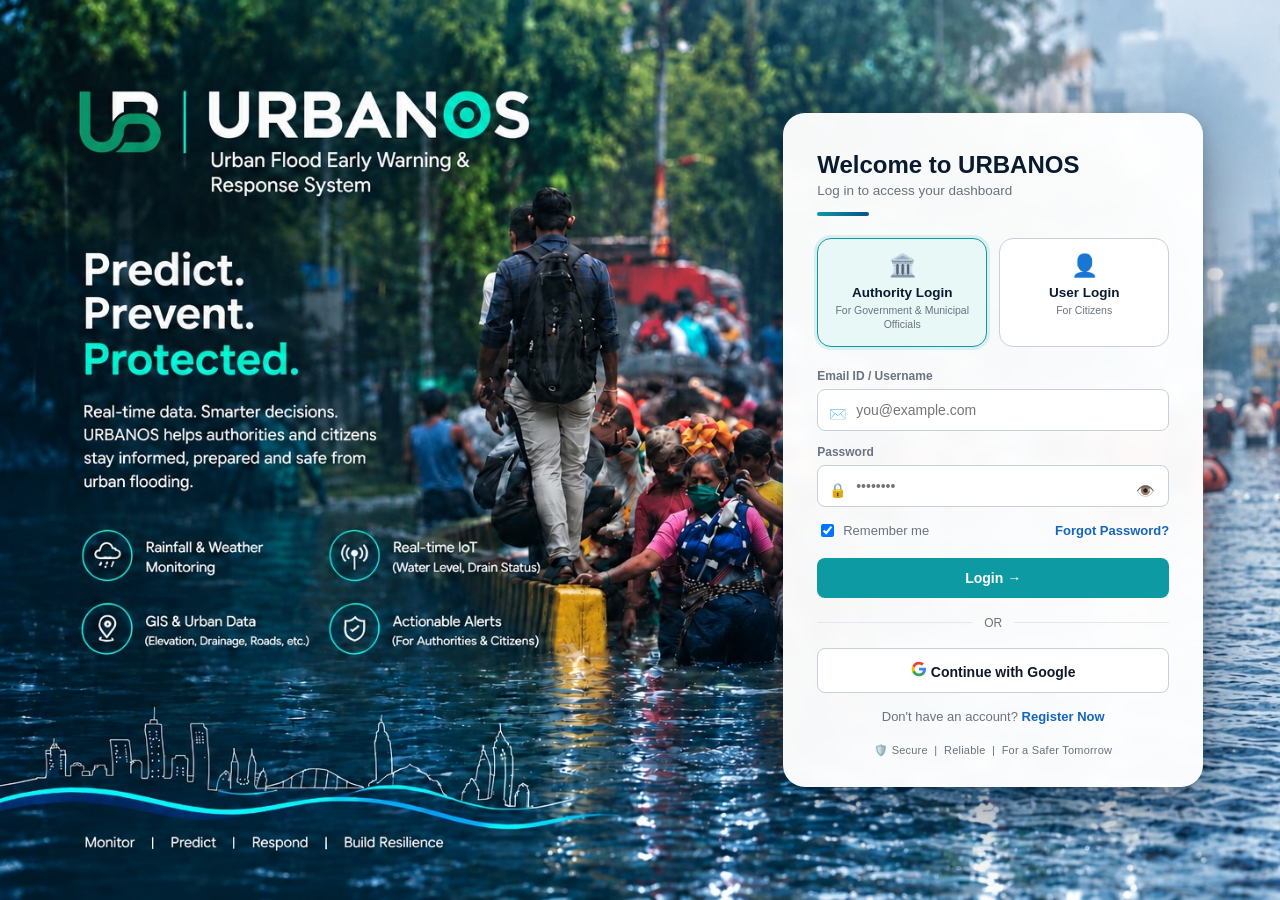
==== frontend/index.html @ 45c1f830 "Initial URBANOS project" ====
<!DOCTYPE html>
<html lang="en">
<head>
<meta charset="UTF-8" />
<meta name="viewport" content="width=device-width, initial-scale=1.0" />
<title>URBANOS — Urban Flood Early Warning &amp; Response System</title>
<link rel="stylesheet" href="css/tokens.css" />
<link rel="stylesheet" href="css/components.css" />
<link rel="stylesheet" href="css/login.css" />
</head>
<body>

<div class="login-shell">

  <div class="login-bg" aria-hidden="true">
    <img class="login-bg-img" src="assets/login-bg.jpg" alt="" />
  </div>
  <h1 class="sr-only">URBANOS — Urban Flood Early Warning &amp; Response System. Predict. Prevent. Protected.</h1>

  <div class="login-right">
    <div class="login-form-wrap">
      <div class="login-form-head">
        <h2>Welcome to URBANOS</h2>
        <p class="text-muted">Log in to access your dashboard</p>
        <div class="head-underline"></div>
      </div>

      <div class="role-toggle" role="tablist">
        <button class="role-card" data-role="authority" id="tab-authority" role="tab" aria-selected="true">
          <span class="role-icon">🏛️</span>
          <strong>Authority Login</strong>
          <span class="role-sub">For Government &amp; Municipal Officials</span>
        </button>
        <button class="role-card" data-role="citizen" id="tab-citizen" role="tab" aria-selected="false">
          <span class="role-icon">👤</span>
          <strong>User Login</strong>
          <span class="role-sub">For Citizens</span>
        </button>
      </div>

      <form id="login-form">
        <div class="field input-icon-field">
          <label for="email">Email ID / Username</label>
          <span class="field-icon">✉️</span>
          <input class="input" id="email" type="text" placeholder="you@example.com" autocomplete="username" />
        </div>
        <div class="field input-icon-field">
          <label for="password">Password</label>
          <span class="field-icon">🔒</span>
          <input class="input" id="password" type="password" placeholder="••••••••" autocomplete="current-password" />
          <button type="button" class="field-eye" id="toggle-password" aria-label="Show password">👁️</button>
        </div>

        <div class="flex justify-between items-center" style="margin-bottom:18px;">
          <label class="text-sm text-muted flex items-center gap-6" style="cursor:pointer;">
            <input type="checkbox" id="remember" checked /> Remember me
          </label>
          <a href="#" class="text-sm" id="forgot-link" style="color:var(--blue-600); font-weight:700;">Forgot Password?</a>
        </div>

        <button type="submit" class="btn btn-primary btn-block" id="login-btn">Login →</button>
      </form>

      <div class="or-divider"><span>OR</span></div>

      <button class="btn btn-outline btn-block" id="google-btn">
        <svg width="16" height="16" viewBox="0 0 24 24"><path fill="#4285F4" d="M22.56 12.25c0-.78-.07-1.53-.2-2.25H12v4.26h5.92c-.26 1.37-1.04 2.53-2.21 3.31v2.77h3.57c2.08-1.92 3.28-4.74 3.28-8.09z"/><path fill="#34A853" d="M12 23c2.97 0 5.46-.98 7.28-2.66l-3.57-2.77c-.98.66-2.23 1.06-3.71 1.06-2.86 0-5.29-1.93-6.16-4.53H2.18v2.84C3.99 20.53 7.7 23 12 23z"/><path fill="#FBBC05" d="M5.84 14.09c-.22-.66-.35-1.36-.35-2.09s.13-1.43.35-2.09V7.07H2.18C1.43 8.55 1 10.22 1 12s.43 3.45 1.18 4.93l2.85-2.22.81-.62z"/><path fill="#EA4335" d="M12 5.38c1.62 0 3.06.56 4.21 1.64l3.15-3.15C17.45 2.09 14.97 1 12 1 7.7 1 3.99 3.47 2.18 7.07l3.66 2.84c.87-2.6 3.3-4.53 6.16-4.53z"/></svg>
        Continue with Google
      </button>

      <p class="register-line">Don't have an account? <a href="#" id="register-link">Register Now</a></p>

      <p class="secure-footer">🛡️ Secure &nbsp;|&nbsp; Reliable &nbsp;|&nbsp; For a Safer Tomorrow</p>
    </div>
  </div>
</div>

<div id="toast-root"></div>

<script src="js/api.js"></script>
<script src="js/data.js"></script>
<script src="js/locations.js"></script>
<script src="js/ui-common.js"></script>
<script src="js/auth.js"></script>
</body>
</html>
---- frontend/css/tokens.css ----
/* ============ URBANOS DESIGN TOKENS ============ */
:root{
  --navy-900:#0a1a2f;
  --navy-800:#0d2340;
  --teal-500:#0e9aa3;
  --teal-400:#14b8ae;
  --blue-600:#1565c0;
  --blue-700:#0b4f8a;
  --blue-50:#e7f1fc;

  --risk-low:#2e9e5b;
  --risk-medium:#e0a712;
  --risk-high:#e8722c;
  --risk-critical:#c62828;

  --bg-app:#f4f7fb;
  --card-bg:#ffffff;
  --border:#e3e8ef;
  --border-strong:#c7d0dc;

  --text-main:#111827;
  --text-muted:#6b7280;

  --radius-sm:8px;
  --radius-md:14px;
  --radius-lg:22px;

  --shadow-card:0 2px 10px rgba(16,24,40,0.06);
  --shadow-modal:0 20px 60px rgba(10,26,47,0.35);

  font-family:-apple-system,BlinkMacSystemFont,"Segoe UI",Roboto,Helvetica,Arial,sans-serif;
}

*{box-sizing:border-box;}
html,body{margin:0;padding:0;background:var(--bg-app);color:var(--text-main);}
img{max-width:100%;}
a{text-decoration:none;}
button{font-family:inherit;cursor:pointer;}
input,select{font-family:inherit;}

.hidden{display:none !important;}
.flex{display:flex;}
.items-center{align-items:center;}
.items-start{align-items:flex-start;}
.justify-between{justify-content:space-between;}
.gap-6{gap:6px;}
.gap-8{gap:8px;}
.text-sm{font-size:13px;}
.text-muted{color:var(--text-muted);}
---- frontend/css/components.css ----
/* ============ SHARED COMPONENTS ============ */

.btn{
  border:none;border-radius:var(--radius-sm);padding:12px 18px;
  font-weight:700;font-size:14px;transition:transform .12s ease, box-shadow .12s ease;
}
.btn-block{width:100%;}
.btn-sm{padding:8px 12px;font-size:13px;}
.btn-primary{background:var(--teal-500);color:#fff;}
.btn-primary:hover{background:var(--teal-400);}
.btn-outline{background:#fff;border:1px solid var(--border-strong);color:var(--text-main);}
.btn-outline:hover{background:#f7f9fc;}
.btn-danger{background:var(--risk-critical);color:#fff;}
.icon-btn{
  background:none;border:none;font-size:18px;padding:6px;border-radius:8px;
}
.icon-btn:hover{background:rgba(0,0,0,0.05);}
.link-btn{background:none;border:none;color:var(--blue-600);font-weight:700;font-size:13px;}

.input{
  width:100%;padding:12px 14px;border:1px solid var(--border-strong);
  border-radius:var(--radius-sm);font-size:14px;background:#fff;color:var(--text-main);
  outline:none;
}
.input:focus{border-color:var(--teal-500);box-shadow:0 0 0 3px rgba(14,154,163,0.15);}
.field{margin-bottom:14px;}
.field label{display:block;font-size:12px;font-weight:700;color:var(--text-muted);margin-bottom:6px;}

.card{background:var(--card-bg);border:1px solid var(--border);border-radius:var(--radius-md);box-shadow:var(--shadow-card);}
.card-pad{padding:16px;}

.badge{display:inline-block;padding:3px 10px;border-radius:20px;font-size:11px;font-weight:800;}
.badge-neutral{background:#eef1f6;color:#4b5563;}
.badge-low{background:#e6f6ec;color:var(--risk-low);}
.badge-medium{background:#fff6e0;color:var(--risk-medium);}
.badge-high{background:#fdece0;color:var(--risk-high);}
.badge-critical{background:#fde8e8;color:var(--risk-critical);}

.dot{display:inline-block;width:8px;height:8px;border-radius:50%;margin-right:4px;}
.dot-live{background:var(--risk-low);animation:pulse 1.4s infinite;}
.dot-low{background:var(--risk-low);}
.dot-medium{background:var(--risk-medium);}
.dot-high{background:var(--risk-high);}
.dot-critical{background:var(--risk-critical);}
@keyframes pulse{0%{opacity:1;}50%{opacity:.35;}100%{opacity:1;}}

.section-label{font-size:12px;font-weight:800;color:var(--text-muted);text-transform:uppercase;letter-spacing:.04em;margin:18px 0 8px;}
.rec-list{list-style:none;margin:0;padding:0;}
.rec-list li{padding:8px 0;border-bottom:1px dashed var(--border);font-size:13px;line-height:1.5;}
.rec-list li:last-child{border-bottom:none;}

/* Modal */
.modal-overlay{
  position:fixed;inset:0;background:rgba(10,20,35,.5);display:none;
  align-items:flex-end;justify-content:center;z-index:1000;
}
.modal-overlay.open{display:flex;}
.modal{
  background:#fff;width:100%;max-width:480px;border-radius:20px 20px 0 0;
  max-height:88vh;overflow-y:auto;box-shadow:var(--shadow-modal);
  animation:slideUp .22s ease;
}
.modal-wide{max-width:640px;}
@keyframes slideUp{from{transform:translateY(30px);opacity:0;}to{transform:translateY(0);opacity:1;}}
.modal-head{display:flex;justify-content:space-between;align-items:center;padding:16px 18px;border-bottom:1px solid var(--border);}
.modal-head h3{margin:0;font-size:16px;}
.modal-close{background:none;border:none;font-size:16px;color:var(--text-muted);}
.modal-body{padding:18px;}

/* Toast */
#toast-root{position:fixed;top:16px;left:50%;transform:translateX(-50%);z-index:2000;display:flex;flex-direction:column;gap:8px;}
.toast{
  background:var(--navy-900);color:#fff;padding:10px 16px;border-radius:10px;font-size:13px;
  box-shadow:0 8px 24px rgba(0,0,0,.25);animation:fadeIn .2s ease;
}
.toast.success{background:var(--risk-low);}
.toast.error{background:var(--risk-critical);}
@keyframes fadeIn{from{opacity:0;transform:translateY(-6px);}to{opacity:1;transform:translateY(0);}}

.map-box{width:100%;height:280px;border-radius:var(--radius-md);overflow:hidden;border:1px solid var(--border);background:#e9eef3;}

/* Severity / type pickers */
.severity-picker{display:flex;gap:8px;flex-wrap:wrap;}
.severity-picker button{
  flex:1;min-width:90px;padding:10px;border-radius:10px;border:1px solid var(--border-strong);
  background:#fff;font-weight:700;font-size:13px;
}
.severity-picker button.active{background:var(--teal-500);color:#fff;border-color:var(--teal-500);}

/* Complaint tracker stepper */
.stepper{list-style:none;margin:0;padding:0;}
.stepper li{position:relative;padding:0 0 22px 28px;font-size:13px;}
.stepper li:last-child{padding-bottom:0;}
.stepper li::before{
  content:"";position:absolute;left:4px;top:2px;width:12px;height:12px;border-radius:50%;
  background:var(--border-strong);
}
.stepper li::after{
  content:"";position:absolute;left:9px;top:14px;width:2px;height:100%;background:var(--border);
}
.stepper li:last-child::after{display:none;}
.stepper li.done::before{background:var(--risk-low);}
.stepper li.current::before{background:var(--teal-500);box-shadow:0 0 0 4px rgba(14,154,163,0.2);}
.stepper li .step-label{font-weight:700;}
.stepper li .step-time{color:var(--text-muted);font-size:11px;}

/* Precaution banner */
.precaution-banner{
  display:flex;gap:10px;align-items:flex-start;background:#fff6e0;border:1px solid #f0d78a;
  border-radius:var(--radius-md);padding:12px 14px;margin-bottom:14px;
}
.precaution-banner .pb-icon{font-size:20px;}
.precaution-banner strong{display:block;font-size:13px;margin-bottom:2px;}
.precaution-banner p{margin:0;font-size:12.5px;color:#7a5c00;}

.list-row{display:flex;justify-content:space-between;align-items:center;padding:12px 16px;border-bottom:1px solid var(--border);}
.list-row:last-child{border-bottom:none;}
---- frontend/css/login.css ----
/* ============ LOGIN PAGE ============ */
html,body{height:100%;}
body{overflow-x:hidden;}

.login-shell{
  min-height:100vh;
  position:relative;
  overflow:hidden;
}

/* -------- FULL-SCREEN brand photo (all text baked into image) -------- */
.login-bg{
  position:fixed;
  top:0; left:0; right:0; bottom:0;
  z-index:0;
  background:#06172a;
  overflow:hidden;
}
/* background-size:cover fills the entire screen edge-to-edge with no empty
   bars/blur strips on any side. object-position is anchored to the top-left
   (where the logo/headline/feature copy live) so that content is always
   fully visible — any cropping cover has to do lands on the plainer bottom
   -right of the photo instead. */
.login-bg-img{
  position:absolute;
  top:0; left:0; right:0; bottom:0;
  width:100%;
  height:100%;
  object-fit:cover;
  object-position:left top;
}
.sr-only{
  position:absolute; width:1px; height:1px; padding:0; margin:-1px;
  overflow:hidden; clip:rect(0,0,0,0); white-space:nowrap; border:0;
}

/* -------- RIGHT: login card floating ON TOP of the full background photo -------- */
.login-right{
  position:relative;
  z-index:2;
  min-height:100vh;
  width:100%;
  display:flex;
  align-items:center;
  justify-content:flex-end;
  padding:32px 6vw;
}
.login-form-wrap{
  background:rgba(255,255,255,.97);
  width:100%;
  max-width:420px;
  border-radius:var(--radius-lg);
  box-shadow:0 30px 70px rgba(4,16,32,.45), 0 4px 18px rgba(4,16,32,.2);
  padding:38px 34px 30px;
  backdrop-filter:blur(6px);
}
.login-form-head h2{margin:0 0 4px;font-size:24px;color:var(--navy-900);font-weight:800;}
.login-form-head p{margin:0;font-size:13.5px;}
.head-underline{
  width:52px;height:4px;border-radius:4px;margin:14px 0 22px;
  background:linear-gradient(90deg,var(--teal-500),var(--blue-700));
}

.role-toggle{display:flex;gap:12px;margin-bottom:22px;}
.role-card{
  flex:1;border:1.5px solid var(--border-strong);border-radius:14px;background:#fff;
  padding:14px 10px;text-align:center;display:flex;flex-direction:column;align-items:center;gap:4px;
  transition:all .15s ease;
}
.role-card .role-icon{font-size:22px;margin-bottom:2px;}
.role-card strong{font-size:13.5px;color:var(--navy-900);}
.role-card .role-sub{font-size:10.5px;color:var(--text-muted);line-height:1.3;}
.role-card.active{
  background:#e7f8f7;border-color:var(--teal-500);
  box-shadow:0 0 0 3px rgba(14,154,163,.12);
}

.input-icon-field{position:relative;}
.input-icon-field label{margin-bottom:6px;}
.input-icon-field .input{padding-left:38px;}
.input-icon-field .field-icon{
  position:absolute;left:12px;top:37px;font-size:14px;color:var(--text-muted);
}
.field-eye{
  position:absolute;right:10px;top:33px;background:none;border:none;font-size:15px;
  color:var(--text-muted);padding:4px;
}

.or-divider{
  display:flex;align-items:center;gap:12px;margin:18px 0;color:var(--text-muted);font-size:12px;
}
.or-divider::before,.or-divider::after{content:"";flex:1;height:1px;background:var(--border);}

.register-line{text-align:center;font-size:13px;margin:16px 0 0;color:var(--text-muted);}
.register-line a{color:var(--blue-600);font-weight:700;}

.secure-footer{
  text-align:center;font-size:11px;color:var(--text-muted);margin:20px 0 0;letter-spacing:.02em;
}

@media (max-width:980px){
  .login-right{justify-content:center;padding:20px;}
}
@media (max-width:640px){
  /* On narrow phones cover crops the sides, but object-position:left top
     keeps the logo/headline in frame; the card sits lower so it doesn't
     bury the branding at the top of the photo. */
  .login-right{align-items:flex-end;padding:16px;}
  .login-form-wrap{max-width:100%;}
}
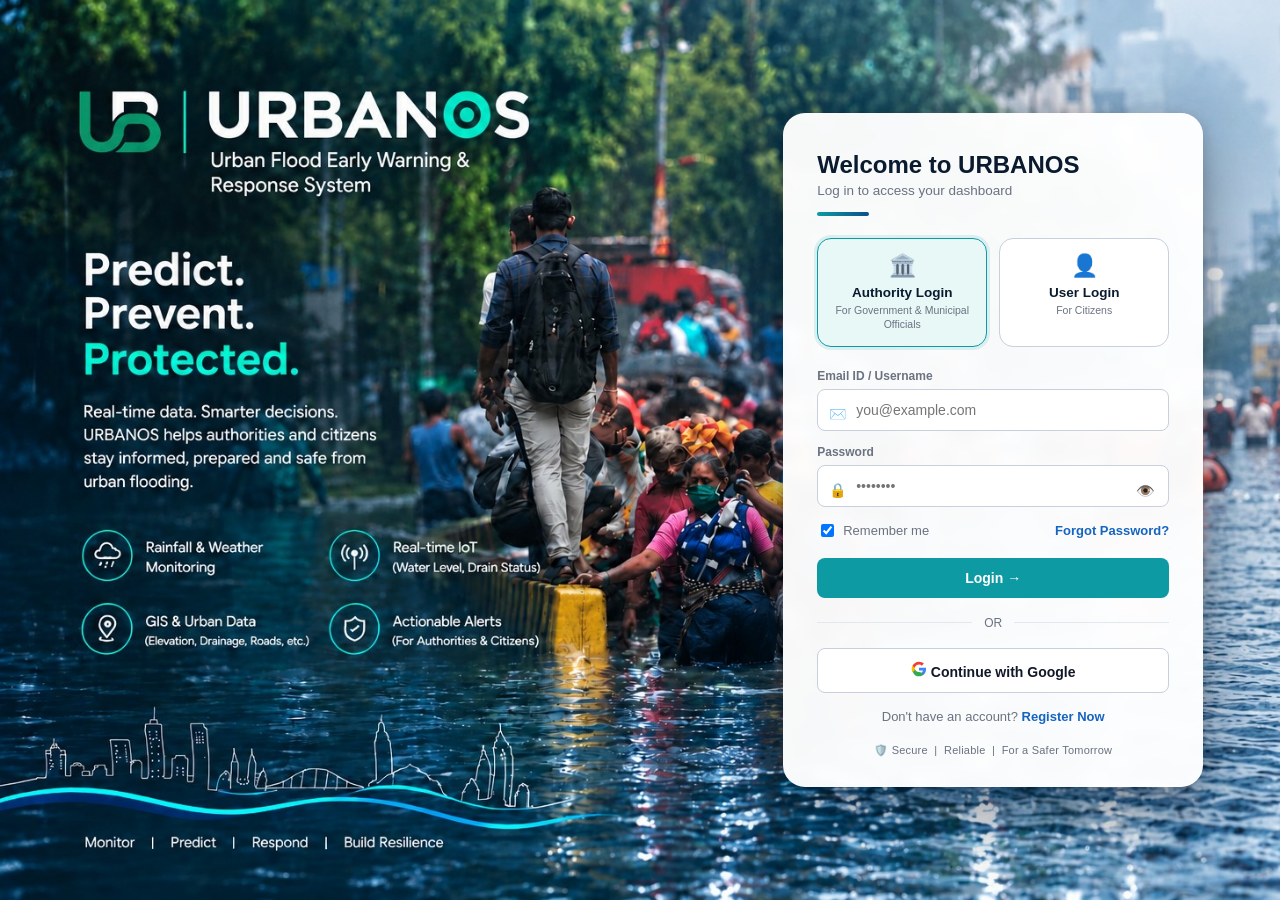
==== commit 00fc9c79: "Update URBANOS dashboard and backend" ====
--- a/frontend/index.html
+++ b/frontend/index.html
@@ -3,84 +3,509 @@
 <head>
 <meta charset="UTF-8" />
 <meta name="viewport" content="width=device-width, initial-scale=1.0" />
+
 <title>URBANOS — Urban Flood Early Warning &amp; Response System</title>
+
 <link rel="stylesheet" href="css/tokens.css" />
 <link rel="stylesheet" href="css/components.css" />
 <link rel="stylesheet" href="css/login.css" />
+<script src="https://accounts.google.com/gsi/client" async defer></script>
+
+<style>
+  /* Registration modal */
+  .register-modal {
+    position: fixed;
+    inset: 0;
+    z-index: 9999;
+    display: none;
+    align-items: center;
+    justify-content: center;
+    padding: 20px;
+    background: rgba(0, 0, 0, 0.55);
+  }
+
+  .register-modal.show {
+    display: flex;
+  }
+
+  .register-card {
+    width: min(520px, 100%);
+    max-height: 90vh;
+    overflow-y: auto;
+    background: #fff;
+    border-radius: 18px;
+    padding: 28px;
+    box-shadow: 0 20px 60px rgba(0,0,0,0.25);
+    position: relative;
+  }
+
+  .register-close {
+    position: absolute;
+    top: 12px;
+    right: 14px;
+    border: 0;
+    background: transparent;
+    font-size: 26px;
+    cursor: pointer;
+    color: #666;
+  }
+
+  .register-title {
+    margin: 0 0 6px;
+    font-size: 24px;
+  }
+
+  .register-subtitle {
+    margin: 0 0 22px;
+    color: #6b7280;
+  }
+
+  .register-role {
+    display: grid;
+    grid-template-columns: 1fr 1fr;
+    gap: 12px;
+    margin-bottom: 18px;
+  }
+
+  .register-role button {
+    border: 1px solid #d7dce5;
+    background: #fff;
+    border-radius: 12px;
+    padding: 14px;
+    cursor: pointer;
+    text-align: left;
+  }
+
+  .register-role button.active {
+    border-color: var(--blue-600, #2563eb);
+    background: #eff6ff;
+  }
+
+  .register-role strong {
+    display: block;
+    margin-bottom: 4px;
+  }
+
+  .register-role span {
+    font-size: 12px;
+    color: #6b7280;
+  }
+
+  .register-actions {
+    display: flex;
+    gap: 10px;
+    margin-top: 20px;
+  }
+
+  .register-actions button {
+    flex: 1;
+  }
+
+  @media (max-width: 520px) {
+    .register-role {
+      grid-template-columns: 1fr;
+    }
+
+    .register-card {
+      padding: 22px;
+    }
+  }
+</style>
 </head>
+
 <body>
 
 <div class="login-shell">
 
   <div class="login-bg" aria-hidden="true">
-    <img class="login-bg-img" src="assets/login-bg.jpg" alt="" />
+    <img
+      class="login-bg-img"
+      src="assets/login-bg.jpg"
+      alt=""
+    />
   </div>
-  <h1 class="sr-only">URBANOS — Urban Flood Early Warning &amp; Response System. Predict. Prevent. Protected.</h1>
+
+  <h1 class="sr-only">
+    URBANOS — Urban Flood Early Warning &amp; Response System.
+    Predict. Prevent. Protect.
+  </h1>
 
   <div class="login-right">
     <div class="login-form-wrap">
+
       <div class="login-form-head">
         <h2>Welcome to URBANOS</h2>
-        <p class="text-muted">Log in to access your dashboard</p>
+        <p class="text-muted">
+          Log in to access your dashboard
+        </p>
         <div class="head-underline"></div>
       </div>
 
+      <!-- ================= ROLE SELECTION ================= -->
+
       <div class="role-toggle" role="tablist">
-        <button class="role-card" data-role="authority" id="tab-authority" role="tab" aria-selected="true">
+
+        <button
+          type="button"
+          class="role-card"
+          data-role="authority"
+          id="tab-authority"
+          role="tab"
+          aria-selected="true"
+        >
           <span class="role-icon">🏛️</span>
           <strong>Authority Login</strong>
-          <span class="role-sub">For Government &amp; Municipal Officials</span>
+          <span class="role-sub">
+            For Government &amp; Municipal Officials
+          </span>
         </button>
-        <button class="role-card" data-role="citizen" id="tab-citizen" role="tab" aria-selected="false">
+
+        <button
+          type="button"
+          class="role-card"
+          data-role="citizen"
+          id="tab-citizen"
+          role="tab"
+          aria-selected="false"
+        >
           <span class="role-icon">👤</span>
           <strong>User Login</strong>
-          <span class="role-sub">For Citizens</span>
+          <span class="role-sub">
+            For Citizens
+          </span>
         </button>
-      </div>
+
+      </div>
+
+      <!-- ================= LOGIN FORM ================= -->
 
       <form id="login-form">
+
         <div class="field input-icon-field">
-          <label for="email">Email ID / Username</label>
+          <label for="email">
+            Email ID / Username
+          </label>
+
           <span class="field-icon">✉️</span>
-          <input class="input" id="email" type="text" placeholder="you@example.com" autocomplete="username" />
+
+          <input
+            class="input"
+            id="email"
+            type="text"
+            placeholder="you@example.com"
+            autocomplete="username"
+          />
         </div>
+
         <div class="field input-icon-field">
-          <label for="password">Password</label>
+
+          <label for="password">
+            Password
+          </label>
+
           <span class="field-icon">🔒</span>
-          <input class="input" id="password" type="password" placeholder="••••••••" autocomplete="current-password" />
-          <button type="button" class="field-eye" id="toggle-password" aria-label="Show password">👁️</button>
+
+          <input
+            class="input"
+            id="password"
+            type="password"
+            placeholder="••••••••"
+            autocomplete="current-password"
+          />
+
+          <button
+            type="button"
+            class="field-eye"
+            id="toggle-password"
+            aria-label="Show password"
+          >
+            👁️
+          </button>
+
         </div>
 
-        <div class="flex justify-between items-center" style="margin-bottom:18px;">
-          <label class="text-sm text-muted flex items-center gap-6" style="cursor:pointer;">
-            <input type="checkbox" id="remember" checked /> Remember me
+        <div
+          class="flex justify-between items-center"
+          style="margin-bottom:18px;"
+        >
+
+          <label
+            class="text-sm text-muted flex items-center gap-6"
+            style="cursor:pointer;"
+          >
+            <input
+              type="checkbox"
+              id="remember"
+              checked
+            />
+
+            Remember me
           </label>
-          <a href="#" class="text-sm" id="forgot-link" style="color:var(--blue-600); font-weight:700;">Forgot Password?</a>
+
+          <a
+            href="#"
+            class="text-sm"
+            id="forgot-link"
+            style="color:var(--blue-600); font-weight:700;"
+          >
+            Forgot Password?
+          </a>
+
         </div>
 
-        <button type="submit" class="btn btn-primary btn-block" id="login-btn">Login →</button>
+        <button
+          type="submit"
+          class="btn btn-primary btn-block"
+          id="login-btn"
+        >
+          Login →
+        </button>
+
       </form>
 
-      <div class="or-divider"><span>OR</span></div>
-
-      <button class="btn btn-outline btn-block" id="google-btn">
-        <svg width="16" height="16" viewBox="0 0 24 24"><path fill="#4285F4" d="M22.56 12.25c0-.78-.07-1.53-.2-2.25H12v4.26h5.92c-.26 1.37-1.04 2.53-2.21 3.31v2.77h3.57c2.08-1.92 3.28-4.74 3.28-8.09z"/><path fill="#34A853" d="M12 23c2.97 0 5.46-.98 7.28-2.66l-3.57-2.77c-.98.66-2.23 1.06-3.71 1.06-2.86 0-5.29-1.93-6.16-4.53H2.18v2.84C3.99 20.53 7.7 23 12 23z"/><path fill="#FBBC05" d="M5.84 14.09c-.22-.66-.35-1.36-.35-2.09s.13-1.43.35-2.09V7.07H2.18C1.43 8.55 1 10.22 1 12s.43 3.45 1.18 4.93l2.85-2.22.81-.62z"/><path fill="#EA4335" d="M12 5.38c1.62 0 3.06.56 4.21 1.64l3.15-3.15C17.45 2.09 14.97 1 12 1 7.7 1 3.99 3.47 2.18 7.07l3.66 2.84c.87-2.6 3.3-4.53 6.16-4.53z"/></svg>
+      <!-- ================= GOOGLE ================= -->
+
+      <div class="or-divider">
+        <span>OR</span>
+      </div>
+
+      <button
+        type="button"
+        class="btn btn-outline btn-block"
+        id="google-btn"
+      >
+
+        <svg
+          width="16"
+          height="16"
+          viewBox="0 0 24 24"
+        >
+          <path
+            fill="#4285F4"
+            d="M22.56 12.25c0-.78-.07-1.53-.2-2.25H12v4.26h5.92c-.26 1.37-1.04 2.53-2.21 3.31v2.77h3.57c2.08-1.92 3.28-4.74 3.28-8.09z"
+          />
+
+          <path
+            fill="#34A853"
+            d="M12 23c2.97 0 5.46-.98 7.28-2.66l-3.57-2.77c-.98-.66-2.23-1.06-3.71-1.06-2.86 0-5.29-1.93-6.16-4.53H2.18v2.84C3.99 20.53 7.7 23 12 23z"
+          />
+
+          <path
+            fill="#FBBC05"
+            d="M5.84 14.04A7.18 7.18 0 0 1 5.46 12c0-.71.12-1.4.34-2.04V7.12H2.18A11.96 11.96 0 0 0 1 12c0 1.93.46 3.76 1.18 4.88l3.66-2.84z"
+          />
+
+          <path
+            fill="#EA4335"
+            d="M12 5.38c1.62 0 3.06.56 4.21 1.64l3.15-3.15C17.45 2.09 14.97 1 12 1 7.7 1 3.99 3.47 2.18 7.12l3.66 2.84C6.71 7.31 9.14 5.38 12 5.38z"
+          />
+        </svg>
+
         Continue with Google
+
       </button>
 
-      <p class="register-line">Don't have an account? <a href="#" id="register-link">Register Now</a></p>
-
-      <p class="secure-footer">🛡️ Secure &nbsp;|&nbsp; Reliable &nbsp;|&nbsp; For a Safer Tomorrow</p>
+      <!-- ================= REGISTER ================= -->
+
+      <p class="register-line">
+        Don't have an account?
+        <a href="#" id="register-link">
+          Register Now
+        </a>
+      </p>
+
+      <p class="secure-footer">
+        🛡️ Secure &nbsp;|&nbsp;
+        Reliable &nbsp;|&nbsp;
+        For a Safer Tomorrow
+      </p>
+
     </div>
   </div>
 </div>
 
+
+<!-- ========================================================= -->
+<!-- REGISTRATION MODAL -->
+<!-- ========================================================= -->
+
+<div
+  class="register-modal"
+  id="register-modal"
+  aria-hidden="true"
+>
+
+  <div
+    class="register-card"
+    role="dialog"
+    aria-modal="true"
+    aria-labelledby="register-title"
+  >
+
+    <button
+      type="button"
+      class="register-close"
+      id="register-close"
+      aria-label="Close registration"
+    >
+      ×
+    </button>
+
+    <h2
+      class="register-title"
+      id="register-title"
+    >
+      Create your URBANOS account
+    </h2>
+
+    <p class="register-subtitle">
+      Register to access the URBANOS disaster management system.
+    </p>
+
+
+    <!-- ROLE -->
+
+    <div class="register-role">
+
+      <button
+        type="button"
+        id="register-citizen"
+        class="active"
+      >
+        <strong>👤 Citizen / User</strong>
+        <span>
+          Report floods, hazards and request emergency assistance.
+        </span>
+      </button>
+
+      <button
+        type="button"
+        id="register-authority"
+      >
+        <strong>🏛️ Authority</strong>
+        <span>
+          For government and municipal officials.
+        </span>
+      </button>
+
+    </div>
+
+
+    <!-- REGISTRATION FORM -->
+
+    <form id="register-form">
+
+      <div class="field">
+
+        <label for="register-name">
+          Full Name
+        </label>
+
+        <input
+          class="input"
+          id="register-name"
+          type="text"
+          placeholder="Enter your full name"
+          autocomplete="name"
+          required
+        />
+
+      </div>
+
+
+      <div class="field">
+
+        <label for="register-email">
+          Email ID
+        </label>
+
+        <input
+          class="input"
+          id="register-email"
+          type="email"
+          placeholder="you@example.com"
+          autocomplete="email"
+          required
+        />
+
+      </div>
+
+
+      <div class="field">
+
+        <label for="register-password">
+          Password
+        </label>
+
+        <input
+          class="input"
+          id="register-password"
+          type="password"
+          placeholder="Create a password"
+          autocomplete="new-password"
+          required
+        />
+
+      </div>
+
+
+      <div class="field">
+
+        <label for="register-confirm-password">
+          Confirm Password
+        </label>
+
+        <input
+          class="input"
+          id="register-confirm-password"
+          type="password"
+          placeholder="Confirm your password"
+          autocomplete="new-password"
+          required
+        />
+
+      </div>
+
+
+      <div class="register-actions">
+
+        <button
+          type="button"
+          class="btn btn-outline"
+          id="register-cancel"
+        >
+          Cancel
+        </button>
+
+        <button
+          type="submit"
+          class="btn btn-primary"
+          id="register-submit"
+        >
+          Create Account
+        </button>
+
+      </div>
+
+    </form>
+
+  </div>
+
+</div>
+
+
 <div id="toast-root"></div>
+
+
+<!-- ========================================================= -->
+<!-- JAVASCRIPT -->
+<!-- ========================================================= -->
 
 <script src="js/api.js"></script>
 <script src="js/data.js"></script>
 <script src="js/locations.js"></script>
 <script src="js/ui-common.js"></script>
 <script src="js/auth.js"></script>
+
 </body>
-</html>
+</html>
